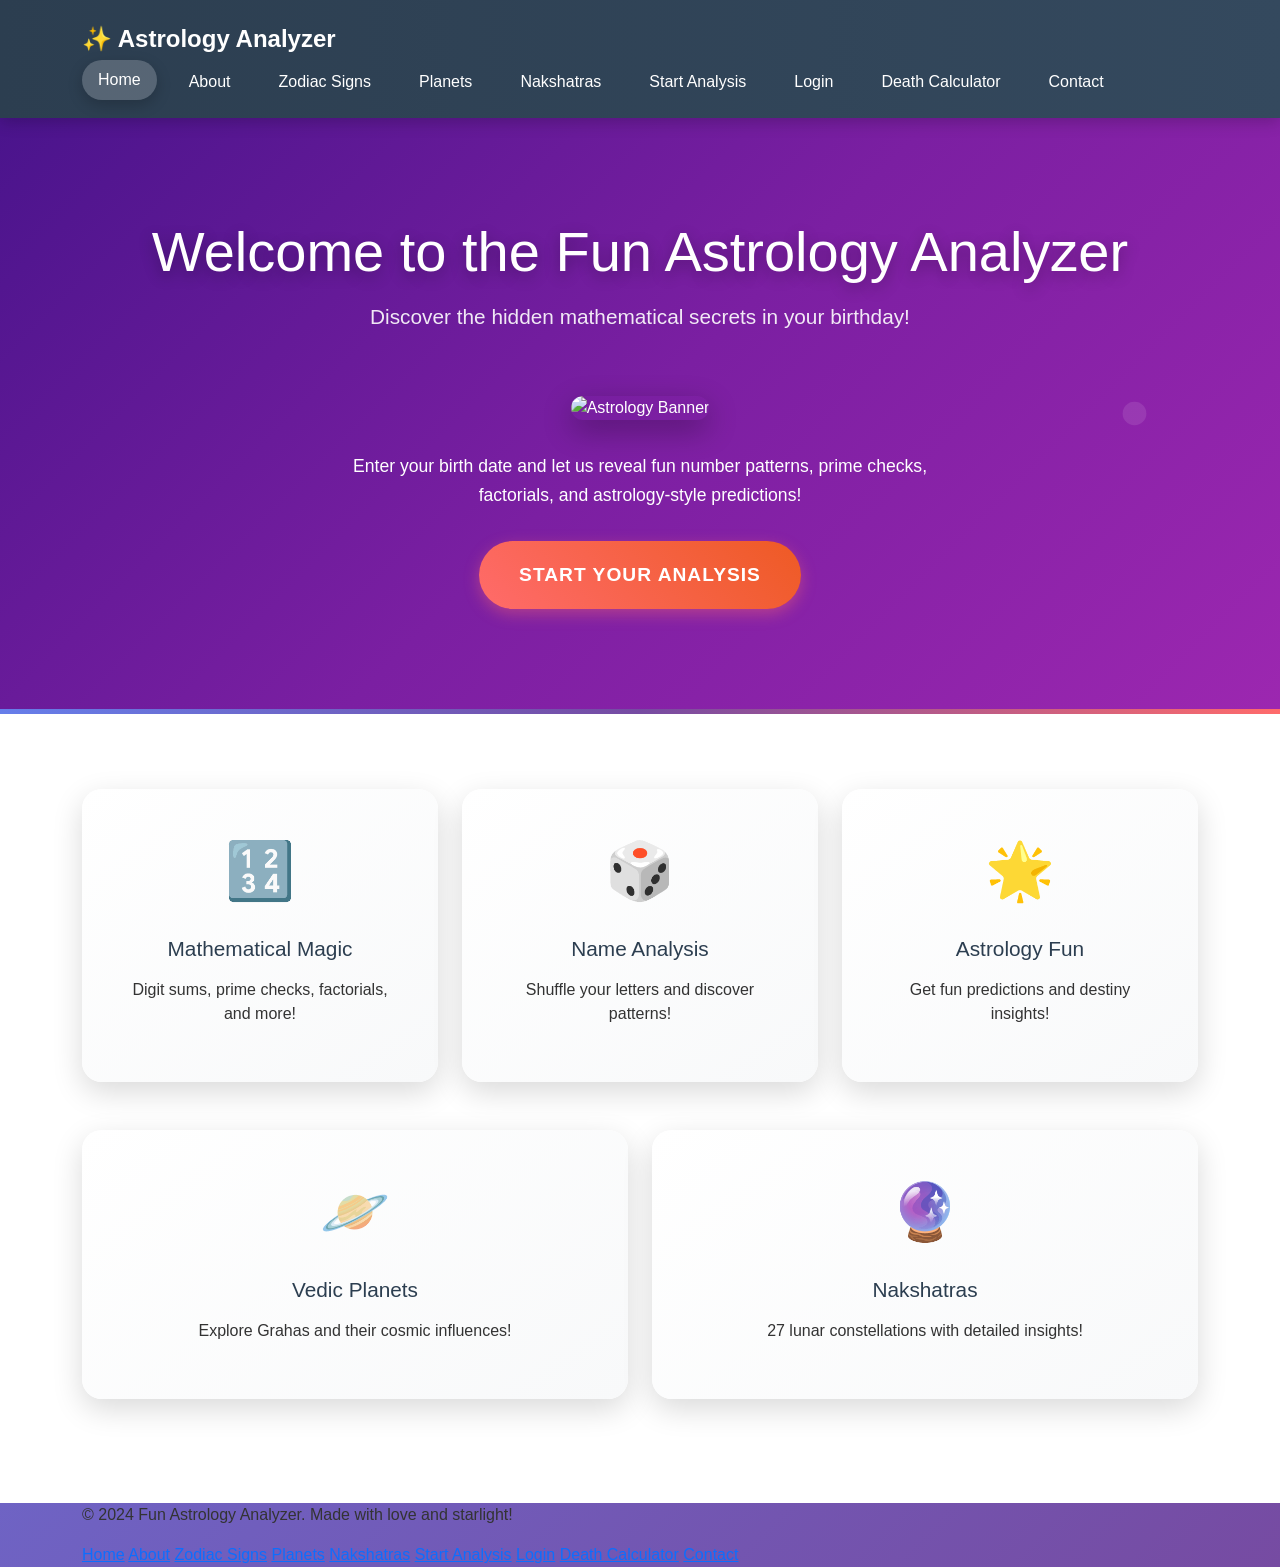
==== index.html @ f49daf8b "Initial Commit?" ====
<!DOCTYPE html>
<html lang="en">
<head>
    <meta charset="UTF-8">
    <meta name="viewport" content="width=device-width, initial-scale=1.0">
    <title>Fun Astrology Analyzer</title>
    <link href="https://cdn.jsdelivr.net/npm/bootstrap@5.3.0/dist/css/bootstrap.min.css" rel="stylesheet">
    <link rel="stylesheet" href="style.css">
</head>
<body>  
    <!-- Navigation -->
    <nav class="navbar">
        <div class="container">
            <a href="index.html" class="navbar-brand">✨ Astrology Analyzer</a>
            <div class="nav-links">
                <a href="index.html" class="active">Home</a>
                <a href="about.html">About</a>
                <a href="zodiac.html">Zodiac Signs</a>
                <a href="planets.html">Planets</a>
                <a href="nakshatras.html">Nakshatras</a>
                <a href="form.html">Start Analysis</a>
                <a href="login.html">Login</a>
                <a href="death-calculator.html">Death Calculator</a>
                <a href="contact.html">Contact</a>
            </div>
        </div>
    </nav>

    <!-- Hero Section -->
    <section class="hero-section">
        <div class="container">
            <h1 class="main-title">Welcome to the Fun Astrology Analyzer</h1>
            <p class="subtitle">Discover the hidden mathematical secrets in your birthday!</p>
            
            <div class="hero-image">
                <img src="https://via.placeholder.com/600x300/4a148c/ffffff?text=Astrology+Analyzer" alt="Astrology Banner">
            </div>
            
            <p class="description">Enter your birth date and let us reveal fun number patterns, prime checks, factorials, and astrology-style predictions!</p>
            
            <a href="form.html" class="btn btn-primary btn-large">Start Your Analysis</a>
        </div>
    </section>

    <!-- Features Section -->
    <section class="features-section">
        <div class="container">
            <div class="row">
                <div class="col-lg-4 col-md-6 col-12 mb-4">
                    <div class="feature-card fade-in">
                        <div class="feature-icon pulse">🔢</div>
                        <h3>Mathematical Magic</h3>
                        <p>Digit sums, prime checks, factorials, and more!</p>
                    </div>
                </div>
                <div class="col-lg-4 col-md-6 col-12 mb-4">
                    <div class="feature-card fade-in" style="animation-delay: 0.2s;">
                        <div class="feature-icon pulse">🎲</div>
                        <h3>Name Analysis</h3>
                        <p>Shuffle your letters and discover patterns!</p>
                    </div>
                </div>
                <div class="col-lg-4 col-md-6 col-12 mb-4">
                    <div class="feature-card fade-in" style="animation-delay: 0.4s;">
                        <div class="feature-icon pulse">🌟</div>
                        <h3>Astrology Fun</h3>
                        <p>Get fun predictions and destiny insights!</p>
                    </div>
                </div>
            </div>
            
            <!-- New Features Row -->
            <div class="row mt-4">
                <div class="col-md-6 col-12 mb-4">
                    <div class="feature-card fade-in" style="animation-delay: 0.6s;">
                        <div class="feature-icon pulse">🪐</div>
                        <h3>Vedic Planets</h3>
                        <p>Explore Grahas and their cosmic influences!</p>
                    </div>
                </div>
                <div class="col-md-6 col-12 mb-4">
                    <div class="feature-card fade-in" style="animation-delay: 0.8s;">
                        <div class="feature-icon pulse">🔮</div>
                        <h3>Nakshatras</h3>
                        <p>27 lunar constellations with detailed insights!</p>
                    </div>
                </div>
            </div>
        </div>
    </section>

    <!-- Footer -->
    <footer>
        <div class="container">
            <p>&copy; 2024 Fun Astrology Analyzer. Made with love and starlight!</p>
            <div class="footer-links">
                <a href="index.html">Home</a>
                <a href="about.html">About</a>
                <a href="zodiac.html">Zodiac Signs</a>
                <a href="planets.html">Planets</a>
                <a href="nakshatras.html">Nakshatras</a>
                <a href="form.html">Start Analysis</a>
                <a href="login.html">Login</a>
                <a href="death-calculator.html">Death Calculator</a>
                <a href="contact.html">Contact</a>
            </div>
        </div>
    </footer>

    <script src="https://cdn.jsdelivr.net/npm/bootstrap@5.3.0/dist/js/bootstrap.bundle.min.js"></script>
    <script src="script.js"></script>
</body>
</html>
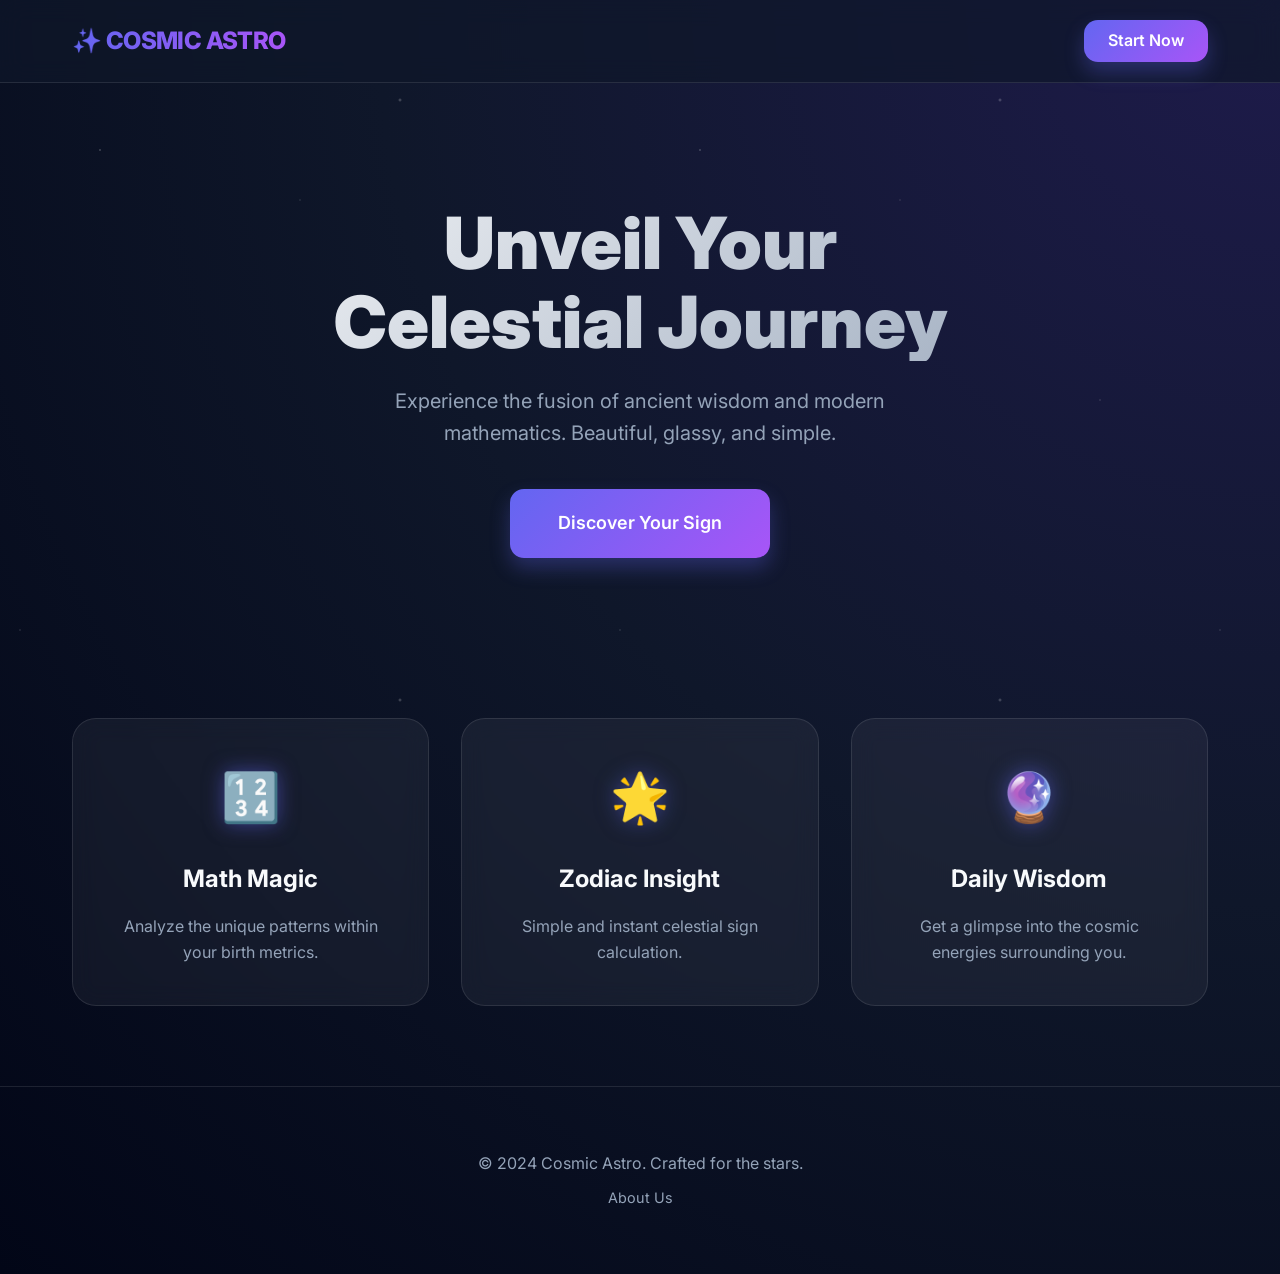
==== commit 2acf35f7: "Initial Commit?" ====
--- a/index.html
+++ b/index.html
@@ -3,111 +3,64 @@
 <head>
     <meta charset="UTF-8">
     <meta name="viewport" content="width=device-width, initial-scale=1.0">
-    <title>Fun Astrology Analyzer</title>
-    <link href="https://cdn.jsdelivr.net/npm/bootstrap@5.3.0/dist/css/bootstrap.min.css" rel="stylesheet">
+    <title>Cosmic Astrology | Discover Your Destiny</title>
+    <link href="https://fonts.googleapis.com/css2?family=Inter:wght@400;600;800&display=swap" rel="stylesheet">
     <link rel="stylesheet" href="style.css">
 </head>
 <body>  
-    <!-- Navigation -->
     <nav class="navbar">
-        <div class="container">
-            <a href="index.html" class="navbar-brand">✨ Astrology Analyzer</a>
+        <div class="container" style="max-width: 1200px; margin: 0 auto; padding: 0 2rem; display: flex; justify-content: space-between; align-items: center;">
+            <a href="index.html" class="navbar-brand">✨ COSMIC ASTRO</a>
             <div class="nav-links">
-                <a href="index.html" class="active">Home</a>
-                <a href="about.html">About</a>
-                <a href="zodiac.html">Zodiac Signs</a>
-                <a href="planets.html">Planets</a>
-                <a href="nakshatras.html">Nakshatras</a>
-                <a href="form.html">Start Analysis</a>
-                <a href="login.html">Login</a>
-                <a href="death-calculator.html">Death Calculator</a>
-                <a href="contact.html">Contact</a>
+                <a href="form.html" class="btn btn-primary" style="padding: 0.5rem 1.5rem;">Start Now</a>
             </div>
         </div>
     </nav>
 
-    <!-- Hero Section -->
     <section class="hero-section">
-        <div class="container">
-            <h1 class="main-title">Welcome to the Fun Astrology Analyzer</h1>
-            <p class="subtitle">Discover the hidden mathematical secrets in your birthday!</p>
+        <div class="container" style="max-width: 1200px; margin: 0 auto; padding: 0 2rem;">
+            <h1 class="main-title">Unveil Your <br>Celestial Journey</h1>
+            <p class="subtitle">Experience the fusion of ancient wisdom and modern mathematics. Beautiful, glassy, and simple.</p>
             
-            <div class="hero-image">
-                <img src="https://via.placeholder.com/600x300/4a148c/ffffff?text=Astrology+Analyzer" alt="Astrology Banner">
-            </div>
-            
-            <p class="description">Enter your birth date and let us reveal fun number patterns, prime checks, factorials, and astrology-style predictions!</p>
-            
-            <a href="form.html" class="btn btn-primary btn-large">Start Your Analysis</a>
+            <a href="form.html" class="btn btn-primary btn-large">Discover Your Sign</a>
         </div>
     </section>
 
-    <!-- Features Section -->
     <section class="features-section">
-        <div class="container">
+        <div class="container" style="max-width: 1200px; margin: 0 auto; padding: 0 2rem;">
             <div class="row">
-                <div class="col-lg-4 col-md-6 col-12 mb-4">
+                <div class="col-lg-4 col-md-6 col-12">
                     <div class="feature-card fade-in">
-                        <div class="feature-icon pulse">🔢</div>
-                        <h3>Mathematical Magic</h3>
-                        <p>Digit sums, prime checks, factorials, and more!</p>
+                        <div class="feature-icon">🔢</div>
+                        <h3>Math Magic</h3>
+                        <p>Analyze the unique patterns within your birth metrics.</p>
                     </div>
                 </div>
-                <div class="col-lg-4 col-md-6 col-12 mb-4">
+                <div class="col-lg-4 col-md-6 col-12">
                     <div class="feature-card fade-in" style="animation-delay: 0.2s;">
-                        <div class="feature-icon pulse">🎲</div>
-                        <h3>Name Analysis</h3>
-                        <p>Shuffle your letters and discover patterns!</p>
+                        <div class="feature-icon">🌟</div>
+                        <h3>Zodiac Insight</h3>
+                        <p>Simple and instant celestial sign calculation.</p>
                     </div>
                 </div>
-                <div class="col-lg-4 col-md-6 col-12 mb-4">
+                <div class="col-lg-4 col-md-6 col-12">
                     <div class="feature-card fade-in" style="animation-delay: 0.4s;">
-                        <div class="feature-icon pulse">🌟</div>
-                        <h3>Astrology Fun</h3>
-                        <p>Get fun predictions and destiny insights!</p>
-                    </div>
-                </div>
-            </div>
-            
-            <!-- New Features Row -->
-            <div class="row mt-4">
-                <div class="col-md-6 col-12 mb-4">
-                    <div class="feature-card fade-in" style="animation-delay: 0.6s;">
-                        <div class="feature-icon pulse">🪐</div>
-                        <h3>Vedic Planets</h3>
-                        <p>Explore Grahas and their cosmic influences!</p>
-                    </div>
-                </div>
-                <div class="col-md-6 col-12 mb-4">
-                    <div class="feature-card fade-in" style="animation-delay: 0.8s;">
-                        <div class="feature-icon pulse">🔮</div>
-                        <h3>Nakshatras</h3>
-                        <p>27 lunar constellations with detailed insights!</p>
+                        <div class="feature-icon">🔮</div>
+                        <h3>Daily Wisdom</h3>
+                        <p>Get a glimpse into the cosmic energies surrounding you.</p>
                     </div>
                 </div>
             </div>
         </div>
     </section>
 
-    <!-- Footer -->
     <footer>
         <div class="container">
-            <p>&copy; 2024 Fun Astrology Analyzer. Made with love and starlight!</p>
-            <div class="footer-links">
-                <a href="index.html">Home</a>
-                <a href="about.html">About</a>
-                <a href="zodiac.html">Zodiac Signs</a>
-                <a href="planets.html">Planets</a>
-                <a href="nakshatras.html">Nakshatras</a>
-                <a href="form.html">Start Analysis</a>
-                <a href="login.html">Login</a>
-                <a href="death-calculator.html">Death Calculator</a>
-                <a href="contact.html">Contact</a>
-            </div>
+            <p>&copy; 2024 Cosmic Astro. Crafted for the stars.</p>
+            <p style="margin-top: 0.5rem;"><a href="about.html" style="color: var(--text-muted); text-decoration: none; font-size: 0.9rem;">About Us</a></p>
         </div>
     </footer>
 
-    <script src="https://cdn.jsdelivr.net/npm/bootstrap@5.3.0/dist/js/bootstrap.bundle.min.js"></script>
     <script src="script.js"></script>
 </body>
 </html>
--- a/style.css
+++ b/style.css
@@ -0,0 +1,296 @@
+/* Premium Cosmic Glassmorphism CSS */
+
+:root {
+    --primary: #6366f1;
+    --secondary: #a855f7;
+    --accent: #ec4899;
+    --background: #0f172a;
+    --card-bg: rgba(255, 255, 255, 0.05);
+    --card-border: rgba(255, 255, 255, 0.1);
+    --text-main: #f8fafc;
+    --text-muted: #94a3b8;
+    --glass-blur: 12px;
+}
+
+* {
+    margin: 0;
+    padding: 0;
+    box-sizing: border-box;
+}
+
+body {
+    font-family: 'Inter', -apple-system, BlinkMacSystemFont, 'Segoe UI', Roboto, sans-serif;
+    background: radial-gradient(circle at top right, #1e1b4b, #0f172a, #020617);
+    color: var(--text-main);
+    min-height: 100vh;
+    line-height: 1.6;
+    overflow-x: hidden;
+}
+
+/* Cosmic Background Particles */
+body::before {
+    content: '';
+    position: fixed;
+    top: 0;
+    left: 0;
+    width: 100%;
+    height: 100%;
+    background-image: 
+        radial-gradient(1px 1px at 20px 30px, #eee, rgba(0,0,0,0)),
+        radial-gradient(1.5px 1.5px at 100px 150px, #fff, rgba(0,0,0,0)),
+        radial-gradient(1px 1px at 300px 200px, #ddd, rgba(0,0,0,0)),
+        radial-gradient(2px 2px at 400px 100px, #fff, rgba(0,0,0,0)),
+        radial-gradient(1px 1px at 500px 400px, #fff, rgba(0,0,0,0));
+    background-repeat: repeat;
+    background-size: 600px 600px;
+    opacity: 0.3;
+    z-index: -1;
+    animation: twinkle 10s infinite linear;
+}
+
+@keyframes twinkle {
+    from { transform: translateY(0); }
+    to { transform: translateY(-600px); }
+}
+
+/* Glassmorphism Navigation */
+.navbar {
+    background: rgba(15, 23, 42, 0.7);
+    backdrop-filter: blur(var(--glass-blur));
+    -webkit-backdrop-filter: blur(var(--glass-blur));
+    border-bottom: 1px solid var(--card-border);
+    padding: 1.25rem 0;
+    position: sticky;
+    top: 0;
+    z-index: 1000;
+}
+
+.navbar-brand {
+    font-size: 1.5rem;
+    font-weight: 800;
+    background: linear-gradient(to right, var(--primary), var(--secondary));
+    -webkit-background-clip: text;
+    background-clip: text;
+    -webkit-text-fill-color: transparent;
+    text-decoration: none;
+    letter-spacing: -0.025em;
+}
+
+/* Hero Section */
+.hero-section {
+    padding: 120px 0 80px;
+    text-align: center;
+}
+
+.main-title {
+    font-size: clamp(3rem, 8vw, 4.5rem);
+    font-weight: 900;
+    line-height: 1.1;
+    margin-bottom: 1.5rem;
+    background: linear-gradient(135deg, #fff 0%, #94a3b8 100%);
+    -webkit-background-clip: text;
+    background-clip: text;
+    -webkit-text-fill-color: transparent;
+}
+
+.subtitle {
+    font-size: 1.25rem;
+    color: var(--text-muted);
+    max-width: 600px;
+    margin: 0 auto 2.5rem;
+}
+
+.hero-image img {
+    max-width: 100%;
+    border-radius: 24px;
+    box-shadow: 0 0 50px rgba(99, 102, 241, 0.2);
+    border: 1px solid var(--card-border);
+    margin: 2rem 0;
+}
+
+/* Glassy Cards */
+.features-section {
+    padding: 80px 0;
+}
+
+.feature-card, .planet-card, .nakshatra-card {
+    background: var(--card-bg);
+    backdrop-filter: blur(var(--glass-blur));
+    -webkit-backdrop-filter: blur(var(--glass-blur));
+    border: 1px solid var(--card-border);
+    padding: 2.5rem;
+    border-radius: 24px;
+    transition: all 0.4s cubic-bezier(0.4, 0, 0.2, 1);
+    height: 100%;
+    display: flex;
+    flex-direction: column;
+    align-items: center;
+    text-align: center;
+    position: relative;
+    overflow: hidden;
+}
+
+.feature-card::after {
+    content: '';
+    position: absolute;
+    top: 0;
+    left: 0;
+    width: 100%;
+    height: 100%;
+    background: radial-gradient(circle at center, rgba(99, 102, 241, 0.15), transparent);
+    opacity: 0;
+    transition: opacity 0.4s;
+}
+
+.feature-card:hover {
+    transform: translateY(-8px);
+    border-color: rgba(99, 102, 241, 0.4);
+    box-shadow: 0 20px 40px rgba(0, 0, 0, 0.4), 0 0 20px rgba(99, 102, 241, 0.1);
+}
+
+.feature-card:hover::after {
+    opacity: 1;
+}
+
+.feature-icon {
+    font-size: 3rem;
+    margin-bottom: 1.5rem;
+    filter: drop-shadow(0 0 10px rgba(99, 102, 241, 0.5));
+}
+
+.feature-card h3 {
+    font-size: 1.5rem;
+    margin-bottom: 1rem;
+    font-weight: 700;
+}
+
+.feature-card p {
+    color: var(--text-muted);
+    font-size: 1rem;
+}
+
+/* Premium Buttons */
+.btn {
+    display: inline-flex;
+    align-items: center;
+    justify-content: center;
+    padding: 1rem 2rem;
+    border-radius: 14px;
+    font-weight: 600;
+    transition: all 0.3s;
+    text-decoration: none;
+    border: none;
+    cursor: pointer;
+    font-size: 1rem;
+}
+
+.btn-primary {
+    background: linear-gradient(135deg, var(--primary), var(--secondary));
+    color: white;
+    box-shadow: 0 10px 20px rgba(99, 102, 241, 0.3);
+}
+
+.btn-primary:hover {
+    transform: translateY(-2px);
+    box-shadow: 0 15px 30px rgba(99, 102, 241, 0.4);
+}
+
+.btn-large {
+    padding: 1.25rem 3rem;
+    font-size: 1.125rem;
+}
+
+/* Form Styling */
+.form-container, .result-container {
+    background: var(--card-bg);
+    backdrop-filter: blur(var(--glass-blur));
+    -webkit-backdrop-filter: blur(var(--glass-blur));
+    border: 1px solid var(--card-border);
+    padding: 3rem;
+    border-radius: 32px;
+    max-width: 600px;
+    margin: 40px auto;
+}
+
+.form-group label {
+    display: block;
+    margin-bottom: 0.75rem;
+    font-weight: 500;
+    color: var(--text-main);
+}
+
+.form-group input, .form-group select {
+    width: 100%;
+    padding: 1rem;
+    background: rgba(0, 0, 0, 0.2);
+    border: 1px solid var(--card-border);
+    border-radius: 12px;
+    color: white;
+    font-size: 1rem;
+    transition: border-color 0.3s;
+}
+
+.form-group input:focus {
+    outline: none;
+    border-color: var(--primary);
+}
+
+/* result page additions */
+.result-box {
+    background: linear-gradient(135deg, rgba(99, 102, 241, 0.2), rgba(168, 85, 247, 0.2));
+    border: 1px solid rgba(255, 255, 255, 0.1);
+    padding: 2.5rem;
+    border-radius: 20px;
+    margin-bottom: 2rem;
+}
+
+.result-value {
+    font-size: 2.5rem;
+    font-weight: 800;
+    margin: 1rem 0;
+    background: linear-gradient(to right, #fff, #94a3b8);
+    -webkit-background-clip: text;
+    background-clip: text;
+    -webkit-text-fill-color: transparent;
+}
+
+/* Animations */
+@keyframes fadeIn {
+    from { opacity: 0; transform: translateY(20px); }
+    to { opacity: 1; transform: translateY(0); }
+}
+
+.fade-in {
+    animation: fadeIn 0.8s ease-out forwards;
+}
+
+/* Footer */
+footer {
+    padding: 4rem 0;
+    text-align: center;
+    border-top: 1px solid var(--card-border);
+    color: var(--text-muted);
+}
+
+/* Responsive Grid Fixes */
+.row {
+    display: flex;
+    flex-wrap: wrap;
+    margin: -1rem;
+}
+
+.col-lg-4, .col-md-6 {
+    padding: 1rem;
+}
+
+@media (min-width: 992px) {
+    .col-lg-4 { flex: 0 0 33.333%; max-width: 33.333%; }
+}
+
+@media (min-width: 768px) and (max-width: 991px) {
+    .col-md-6 { flex: 0 0 50%; max-width: 50%; }
+}
+
+@media (max-width: 767px) {
+    .col-12 { flex: 0 0 100%; max-width: 100%; }
+}
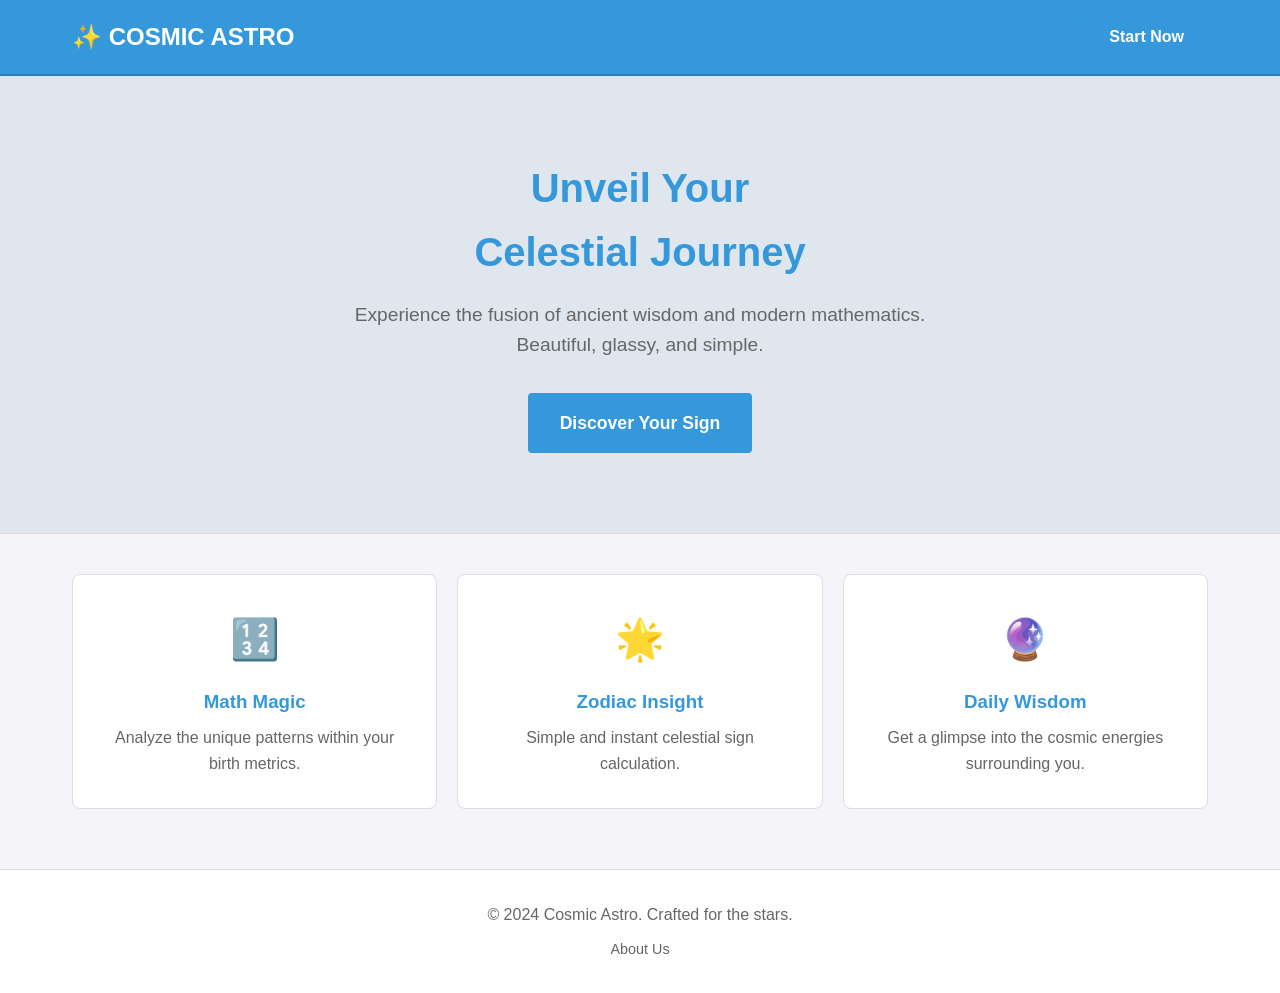
==== commit 961e7e3e: "css works" ====
--- a/index.html
+++ b/index.html
@@ -30,21 +30,21 @@
         <div class="container" style="max-width: 1200px; margin: 0 auto; padding: 0 2rem;">
             <div class="row">
                 <div class="col-lg-4 col-md-6 col-12">
-                    <div class="feature-card fade-in">
+                    <div class="feature-card">
                         <div class="feature-icon">🔢</div>
                         <h3>Math Magic</h3>
                         <p>Analyze the unique patterns within your birth metrics.</p>
                     </div>
                 </div>
                 <div class="col-lg-4 col-md-6 col-12">
-                    <div class="feature-card fade-in" style="animation-delay: 0.2s;">
+                    <div class="feature-card">
                         <div class="feature-icon">🌟</div>
                         <h3>Zodiac Insight</h3>
                         <p>Simple and instant celestial sign calculation.</p>
                     </div>
                 </div>
                 <div class="col-lg-4 col-md-6 col-12">
-                    <div class="feature-card fade-in" style="animation-delay: 0.4s;">
+                    <div class="feature-card">
                         <div class="feature-icon">🔮</div>
                         <h3>Daily Wisdom</h3>
                         <p>Get a glimpse into the cosmic energies surrounding you.</p>
--- a/style.css
+++ b/style.css
@@ -1,15 +1,13 @@
-/* Premium Cosmic Glassmorphism CSS */
+/* Simple Basic CSS */
 
 :root {
-    --primary: #6366f1;
-    --secondary: #a855f7;
-    --accent: #ec4899;
-    --background: #0f172a;
-    --card-bg: rgba(255, 255, 255, 0.05);
-    --card-border: rgba(255, 255, 255, 0.1);
-    --text-main: #f8fafc;
-    --text-muted: #94a3b8;
-    --glass-blur: 12px;
+    --primary: #3498db;
+    --secondary: #2980b9;
+    --background: #f4f4f9;
+    --text-main: #333333;
+    --text-muted: #666666;
+    --card-bg: #ffffff;
+    --card-border: #dddddd;
 }
 
 * {
@@ -19,165 +17,84 @@
 }
 
 body {
-    font-family: 'Inter', -apple-system, BlinkMacSystemFont, 'Segoe UI', Roboto, sans-serif;
-    background: radial-gradient(circle at top right, #1e1b4b, #0f172a, #020617);
+    font-family: Arial, sans-serif;
+    background-color: var(--background);
     color: var(--text-main);
-    min-height: 100vh;
     line-height: 1.6;
-    overflow-x: hidden;
 }
 
-/* Cosmic Background Particles */
-body::before {
-    content: '';
-    position: fixed;
-    top: 0;
-    left: 0;
-    width: 100%;
-    height: 100%;
-    background-image: 
-        radial-gradient(1px 1px at 20px 30px, #eee, rgba(0,0,0,0)),
-        radial-gradient(1.5px 1.5px at 100px 150px, #fff, rgba(0,0,0,0)),
-        radial-gradient(1px 1px at 300px 200px, #ddd, rgba(0,0,0,0)),
-        radial-gradient(2px 2px at 400px 100px, #fff, rgba(0,0,0,0)),
-        radial-gradient(1px 1px at 500px 400px, #fff, rgba(0,0,0,0));
-    background-repeat: repeat;
-    background-size: 600px 600px;
-    opacity: 0.3;
-    z-index: -1;
-    animation: twinkle 10s infinite linear;
+.navbar {
+    background-color: var(--primary);
+    padding: 1rem 0;
+    border-bottom: 2px solid var(--secondary);
 }
 
-@keyframes twinkle {
-    from { transform: translateY(0); }
-    to { transform: translateY(-600px); }
-}
-
-/* Glassmorphism Navigation */
-.navbar {
-    background: rgba(15, 23, 42, 0.7);
-    backdrop-filter: blur(var(--glass-blur));
-    -webkit-backdrop-filter: blur(var(--glass-blur));
-    border-bottom: 1px solid var(--card-border);
-    padding: 1.25rem 0;
-    position: sticky;
-    top: 0;
-    z-index: 1000;
+.navbar .container {
+    display: flex;
+    justify-content: space-between;
+    align-items: center;
 }
 
 .navbar-brand {
     font-size: 1.5rem;
-    font-weight: 800;
-    background: linear-gradient(to right, var(--primary), var(--secondary));
-    -webkit-background-clip: text;
-    background-clip: text;
-    -webkit-text-fill-color: transparent;
+    font-weight: bold;
+    color: white;
     text-decoration: none;
-    letter-spacing: -0.025em;
 }
 
-/* Hero Section */
 .hero-section {
-    padding: 120px 0 80px;
+    padding: 80px 20px;
+    text-align: center;
+    background-color: #e0e6ed;
+    border-bottom: 1px solid var(--card-border);
+}
+
+.main-title {
+    font-size: 2.5rem;
+    margin-bottom: 1rem;
+    color: var(--primary);
+}
+
+.subtitle {
+    font-size: 1.2rem;
+    color: var(--text-muted);
+    max-width: 600px;
+    margin: 0 auto 2rem;
+}
+
+.features-section {
+    padding: 40px 20px;
+}
+
+.feature-card, .planet-card, .nakshatra-card {
+    background-color: var(--card-bg);
+    border: 1px solid var(--card-border);
+    padding: 2rem;
+    border-radius: 8px;
+    margin-bottom: 20px;
     text-align: center;
 }
 
-.main-title {
-    font-size: clamp(3rem, 8vw, 4.5rem);
-    font-weight: 900;
-    line-height: 1.1;
-    margin-bottom: 1.5rem;
-    background: linear-gradient(135deg, #fff 0%, #94a3b8 100%);
-    -webkit-background-clip: text;
-    background-clip: text;
-    -webkit-text-fill-color: transparent;
-}
-
-.subtitle {
-    font-size: 1.25rem;
-    color: var(--text-muted);
-    max-width: 600px;
-    margin: 0 auto 2.5rem;
-}
-
-.hero-image img {
-    max-width: 100%;
-    border-radius: 24px;
-    box-shadow: 0 0 50px rgba(99, 102, 241, 0.2);
-    border: 1px solid var(--card-border);
-    margin: 2rem 0;
-}
-
-/* Glassy Cards */
-.features-section {
-    padding: 80px 0;
-}
-
-.feature-card, .planet-card, .nakshatra-card {
-    background: var(--card-bg);
-    backdrop-filter: blur(var(--glass-blur));
-    -webkit-backdrop-filter: blur(var(--glass-blur));
-    border: 1px solid var(--card-border);
-    padding: 2.5rem;
-    border-radius: 24px;
-    transition: all 0.4s cubic-bezier(0.4, 0, 0.2, 1);
-    height: 100%;
-    display: flex;
-    flex-direction: column;
-    align-items: center;
-    text-align: center;
-    position: relative;
-    overflow: hidden;
-}
-
-.feature-card::after {
-    content: '';
-    position: absolute;
-    top: 0;
-    left: 0;
-    width: 100%;
-    height: 100%;
-    background: radial-gradient(circle at center, rgba(99, 102, 241, 0.15), transparent);
-    opacity: 0;
-    transition: opacity 0.4s;
-}
-
-.feature-card:hover {
-    transform: translateY(-8px);
-    border-color: rgba(99, 102, 241, 0.4);
-    box-shadow: 0 20px 40px rgba(0, 0, 0, 0.4), 0 0 20px rgba(99, 102, 241, 0.1);
-}
-
-.feature-card:hover::after {
-    opacity: 1;
-}
-
 .feature-icon {
-    font-size: 3rem;
-    margin-bottom: 1.5rem;
-    filter: drop-shadow(0 0 10px rgba(99, 102, 241, 0.5));
+    font-size: 2.5rem;
+    margin-bottom: 1rem;
 }
 
 .feature-card h3 {
-    font-size: 1.5rem;
-    margin-bottom: 1rem;
-    font-weight: 700;
+    margin-bottom: 0.5rem;
+    color: var(--primary);
 }
 
 .feature-card p {
     color: var(--text-muted);
-    font-size: 1rem;
 }
 
-/* Premium Buttons */
+/* Normal Buttons */
 .btn {
-    display: inline-flex;
-    align-items: center;
-    justify-content: center;
-    padding: 1rem 2rem;
-    border-radius: 14px;
-    font-weight: 600;
-    transition: all 0.3s;
+    display: inline-block;
+    padding: 0.8rem 1.5rem;
+    border-radius: 4px;
+    font-weight: bold;
     text-decoration: none;
     border: none;
     cursor: pointer;
@@ -185,102 +102,86 @@
 }
 
 .btn-primary {
-    background: linear-gradient(135deg, var(--primary), var(--secondary));
+    background-color: var(--primary);
     color: white;
-    box-shadow: 0 10px 20px rgba(99, 102, 241, 0.3);
 }
 
 .btn-primary:hover {
-    transform: translateY(-2px);
-    box-shadow: 0 15px 30px rgba(99, 102, 241, 0.4);
+    background-color: var(--secondary);
 }
 
 .btn-large {
-    padding: 1.25rem 3rem;
-    font-size: 1.125rem;
+    padding: 1rem 2rem;
+    font-size: 1.1rem;
 }
 
-/* Form Styling */
+/* Forms and Results */
 .form-container, .result-container {
-    background: var(--card-bg);
-    backdrop-filter: blur(var(--glass-blur));
-    -webkit-backdrop-filter: blur(var(--glass-blur));
+    background-color: var(--card-bg);
     border: 1px solid var(--card-border);
-    padding: 3rem;
-    border-radius: 32px;
+    padding: 2rem;
+    border-radius: 8px;
     max-width: 600px;
     margin: 40px auto;
 }
 
+.form-group {
+    margin-bottom: 1.5rem;
+}
+
 .form-group label {
     display: block;
-    margin-bottom: 0.75rem;
-    font-weight: 500;
-    color: var(--text-main);
+    margin-bottom: 0.5rem;
+    font-weight: bold;
 }
 
 .form-group input, .form-group select {
     width: 100%;
-    padding: 1rem;
-    background: rgba(0, 0, 0, 0.2);
-    border: 1px solid var(--card-border);
-    border-radius: 12px;
-    color: white;
+    padding: 0.8rem;
+    border: 1px solid #ccc;
+    border-radius: 4px;
     font-size: 1rem;
-    transition: border-color 0.3s;
 }
 
-.form-group input:focus {
-    outline: none;
-    border-color: var(--primary);
-}
-
-/* result page additions */
 .result-box {
-    background: linear-gradient(135deg, rgba(99, 102, 241, 0.2), rgba(168, 85, 247, 0.2));
-    border: 1px solid rgba(255, 255, 255, 0.1);
-    padding: 2.5rem;
-    border-radius: 20px;
-    margin-bottom: 2rem;
+    background-color: #f9f9f9;
+    border: 1px solid #eee;
+    padding: 2rem;
+    border-radius: 8px;
+    margin-bottom: 1.5rem;
+    text-align: center;
 }
 
 .result-value {
-    font-size: 2.5rem;
-    font-weight: 800;
+    font-size: 2rem;
+    font-weight: bold;
+    color: var(--primary);
     margin: 1rem 0;
-    background: linear-gradient(to right, #fff, #94a3b8);
-    -webkit-background-clip: text;
-    background-clip: text;
-    -webkit-text-fill-color: transparent;
 }
 
-/* Animations */
-@keyframes fadeIn {
-    from { opacity: 0; transform: translateY(20px); }
-    to { opacity: 1; transform: translateY(0); }
-}
-
-.fade-in {
-    animation: fadeIn 0.8s ease-out forwards;
-}
-
-/* Footer */
 footer {
-    padding: 4rem 0;
+    padding: 2rem;
     text-align: center;
     border-top: 1px solid var(--card-border);
+    background-color: #ffffff;
     color: var(--text-muted);
 }
 
-/* Responsive Grid Fixes */
+/* Basic Grid Setup */
+.container {
+    max-width: 1200px;
+    margin: 0 auto;
+    padding: 0 15px;
+}
+
 .row {
     display: flex;
     flex-wrap: wrap;
-    margin: -1rem;
+    margin: -10px;
 }
 
-.col-lg-4, .col-md-6 {
-    padding: 1rem;
+.col-lg-4, .col-md-6, .col-12 {
+    padding: 10px;
 }
 
 @media (min-width: 992px) {
